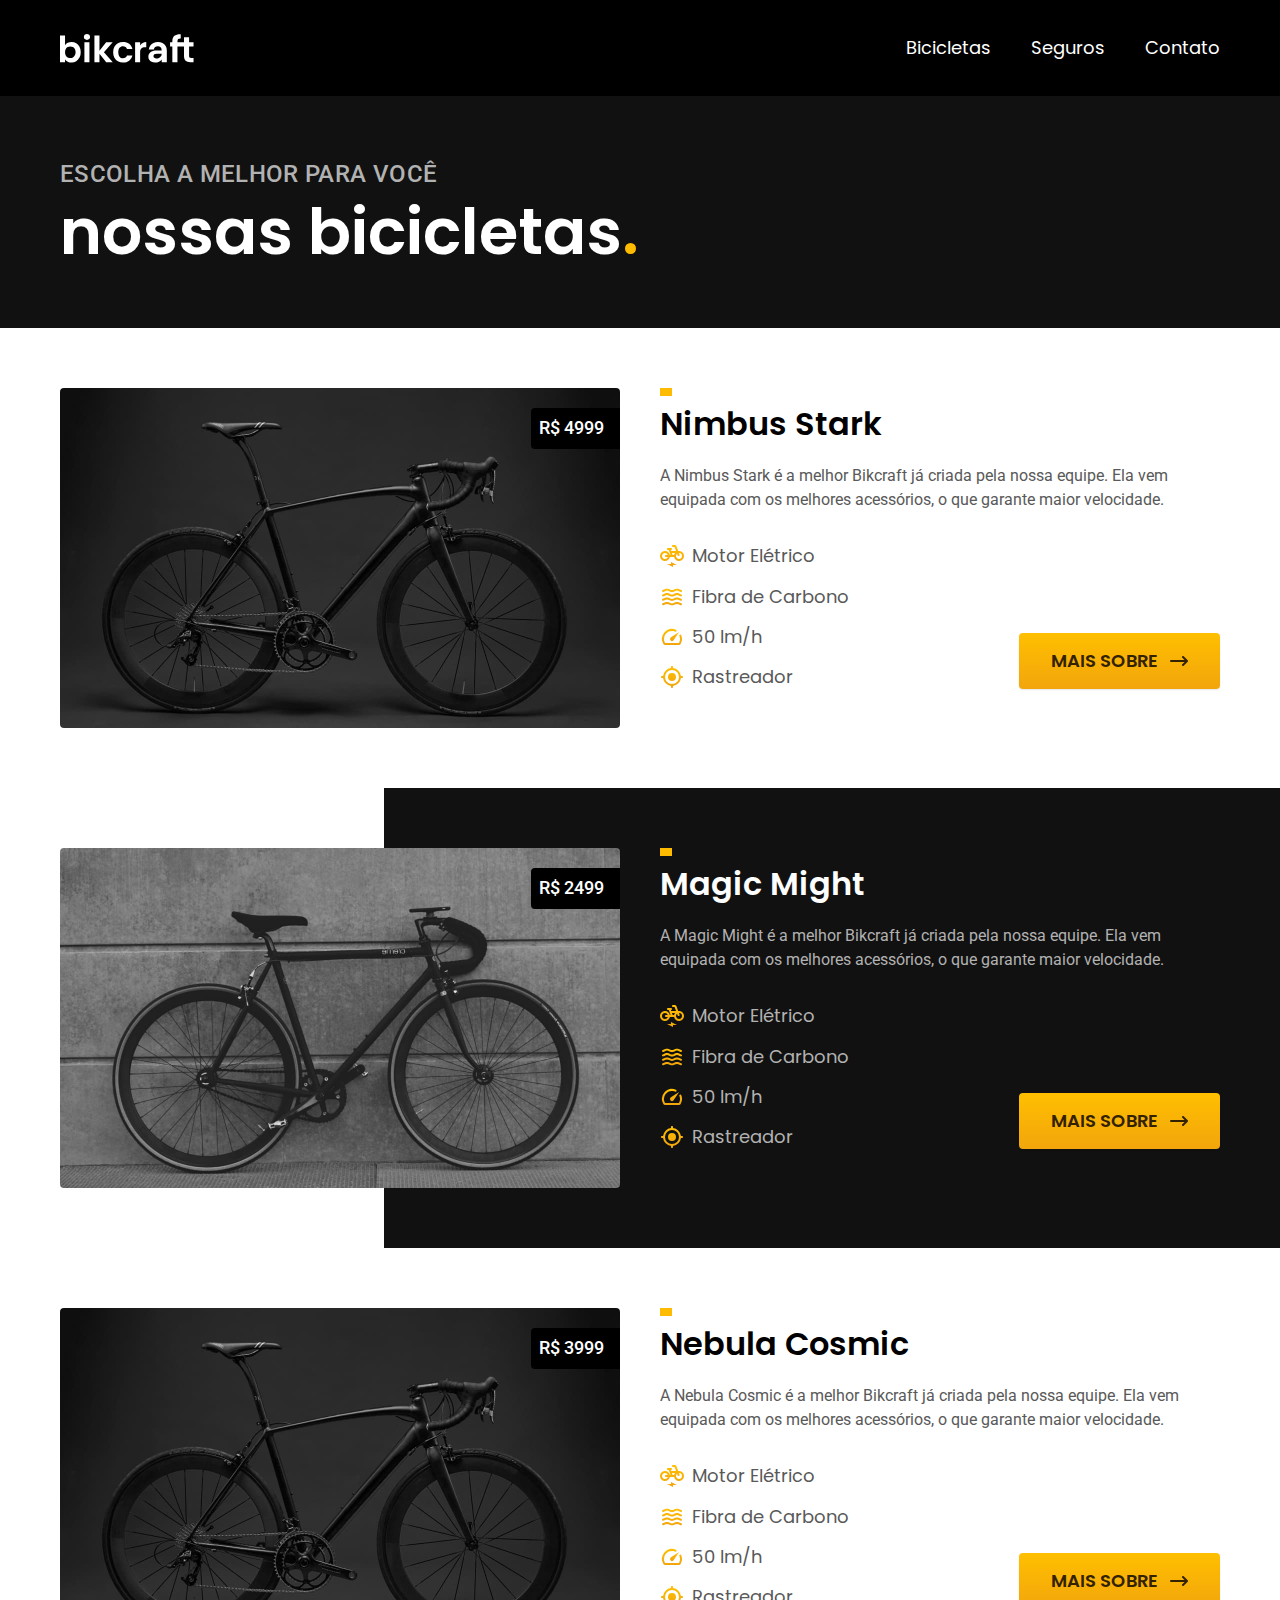
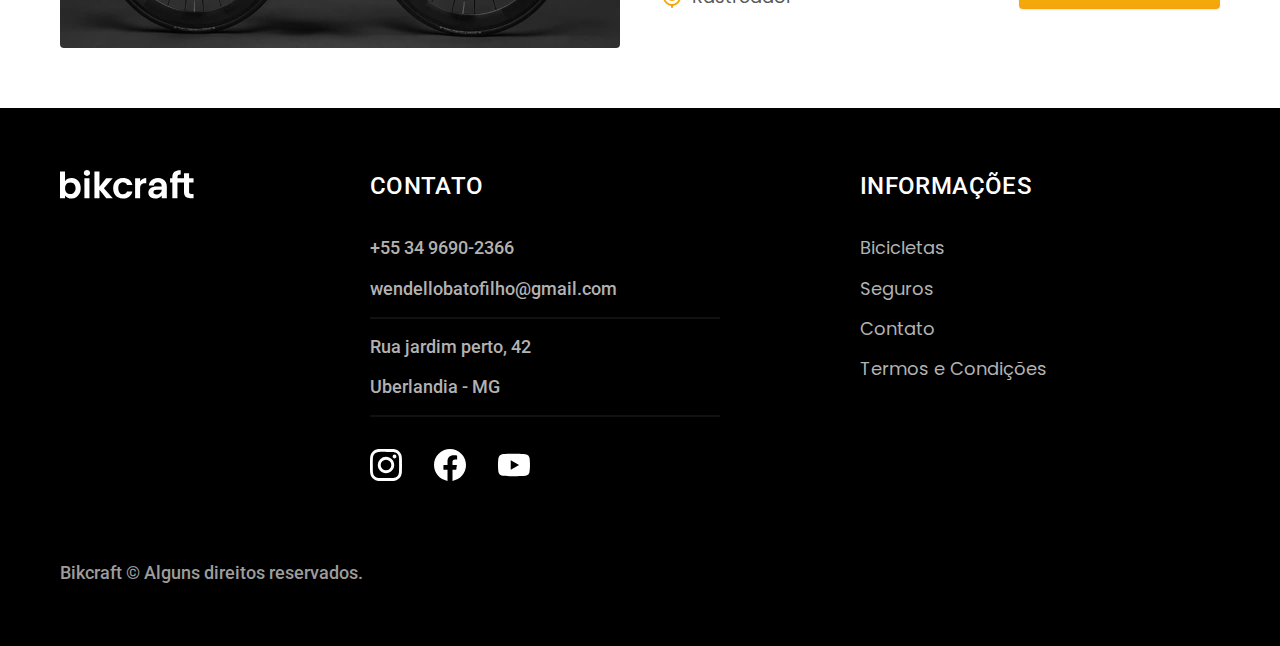
==== bicicletas.html @ 40db5d79 "Telas Bicicletas- Seguros e Termos" ====
<!DOCTYPE html> <!-- Apontar qual é o tipo de documento -->

<html lang="pt-br"> <!-- Apontar qual a linguagem do site -->

<head>
    <meta charset="UTF-8">
    <meta name="viewport" content="width=device-width, initial-scale=1.0">
    <title>Termos e Condições | Bikcraft</title> <!-- Titulo para otimização de buscas do site -->
    <meta name="description" content="Termos e Condições.">
    <!-- descrição para otimização de buscas do site -->
    <link rel="stylesheet" href="./CSS/style.css">
    <link rel="preconnect" href="https://fonts.googleapis.com">
    <link rel="preconnect" href="https://fonts.gstatic.com" crossorigin>
    <link
        href="https://fonts.googleapis.com/css2?family=Merriweather:ital,wght@0,300;0,400;0,700;0,900;1,300;1,400;1,700;1,900&family=Poppins:ital,wght@0,100;0,200;0,300;0,400;0,500;0,600;0,700;0,800;0,900;1,100;1,200;1,300;1,400;1,500;1,600;1,700;1,800;1,900&family=Roboto:ital,wght@0,100;0,300;0,400;0,500;0,700;0,900;1,100;1,300;1,400;1,500;1,700;1,900&display=swap"
        rel="stylesheet">
</head>

<body id="bicicletas">
    <header class="header-bg">
        <div class="header container">
            <a href="./">
                <img src="./img/bikcraft.svg" alt="Bikcraft">
            </a>
            <nav aria-label="primaria">
                <ul class="header-menu cor-0 font-1-m">
                    <li><a href="./bicicletas.html">Bicicletas</a></li>
                    <li><a href="./seguros.html">Seguros</a></li>
                    <li><a href="./contato.html">Contato</a></li>
                </ul>
            </nav>
        </div>
    </header>

    <main>
        <div class="titulo-bg">
            <div class="titulo container">
                <p class="font-2-l-b cor-5">Escolha a melhor para você</p>
                <h1 class="font-1-xxl cor-0">nossas bicicletas<span class="cor-p1">.</span></h1>
            </div>
        </div>

        <div class="bicicletas-bg">
            <div class="bicicletas container">
                <div class="bicicletas-imagem">
                    <img src="./img/bicicletas/nimbus.jpg" alt="Bicicleta Preta">
                    <span class="font-2-m cor-0">R$ 4999</span>
                </div>

                <div class="bicicletas-conteudo">
                    <h2 class="font-1-xl">Nimbus Stark</h2>
                    <p class="font-2-s cor-8">A Nimbus Stark é a melhor Bikcraft já criada pela nossa equipe. Ela vem equipada com os melhores acessórios, o que garante maior velocidade.</p>
                    <ul class="font-1-m cor-8">
                        <li><img src="./img/icones/eletrica.svg" alt="">Motor Elétrico</li>
                        <li><img src="./img/icones/carbono.svg" alt="">Fibra de Carbono</li>
                        <li><img src="./img/icones/velocidade.svg" alt="">50 lm/h</li>
                        <li><img src="./img/icones/rastreador.svg" alt="">Rastreador</li>
                    </ul>
                    <a class="botao seta" href="./bicicletas/nimbus.html">Mais Sobre</a>
                </div>
            </div>

        </div>

        <div class="bicicletas-bg">
            <div class="bicicletas container">
                <div class="bicicletas-imagem">
                    <img src="./img/bicicletas/magic.jpg" alt="Bicicleta Preta">
                    <span class="font-2-m cor-0">R$ 2499</span>
                </div>

                <div class="bicicletas-conteudo">
                    <h2 class="font-1-xl cor-0">Magic Might</h2>
                    <p class="font-2-s cor-5">A Magic Might é a melhor Bikcraft já criada pela nossa equipe. Ela vem equipada com os melhores acessórios, o que garante maior velocidade.</p>
                    <ul class="font-1-m cor-5">
                        <li><img src="./img/icones/eletrica.svg" alt="">Motor Elétrico</li>
                        <li><img src="./img/icones/carbono.svg" alt="">Fibra de Carbono</li>
                        <li><img src="./img/icones/velocidade.svg" alt="">50 lm/h</li>
                        <li><img src="./img/icones/rastreador.svg" alt="">Rastreador</li>
                    </ul>
                    <a class="botao seta" href="./bicicletas/nebula.html">Mais Sobre</a>
                </div>
            </div>

        </div>

        <div class="bicicletas-bg">
            <div class="bicicletas container">
                <div class="bicicletas-imagem">
                    <img src="./img/bicicletas/nimbus.jpg" alt="Bicicleta Preta">
                    <span class="font-2-m cor-0">R$ 3999</span>
                </div>

                <div class="bicicletas-conteudo">
                    <h2 class="font-1-xl">Nebula Cosmic</h2>
                    <p class="font-2-s cor-8">A Nebula Cosmic é a melhor Bikcraft já criada pela nossa equipe. Ela vem equipada com os melhores acessórios, o que garante maior velocidade.</p>
                    <ul class="font-1-m cor-8">
                        <li><img src="./img/icones/eletrica.svg" alt="">Motor Elétrico</li>
                        <li><img src="./img/icones/carbono.svg" alt="">Fibra de Carbono</li>
                        <li><img src="./img/icones/velocidade.svg" alt="">50 lm/h</li>
                        <li><img src="./img/icones/rastreador.svg" alt="">Rastreador</li>
                    </ul>
                    <a class="botao seta" href="./bicicletas/magic.html">Mais Sobre</a>
                </div>
            </div>

        </div>
    </main>

    <footer class="footer-bg">
        <div class="footer container">
            <img src="./img/bikcraft.svg" alt="Bikcraft">
            <div class="footer-contato">
                <h3 class="font-2-l-b cor-0">Contato</h3>
                <ul class="font-2-m cor-5">
                    <li><a href="tel:+55219999999">+55 34 9690-2366</a></li>
                    <li><a href="mailto:wendellobatofilho@gmail.com">wendellobatofilho@gmail.com</a></li>
                    <li>Rua jardim perto, 42</li>
                    <li>Uberlandia - MG</li>
                </ul>
                <div class="footer-redes">
                    <a href="./"><img src="./img/redes/instagram.svg" alt="instagram"></a>
                    <a href="./"><img src="./img/redes/facebook.svg" alt="Facebook"></a>
                    <a href="./"><img src="./img/redes/youtube.svg" alt="Youtube"></a>
                </div>
            </div>
            <div class="footer-informacoes">
                <h3 class="font-2-l-b cor-0">Informações</h3>
                <nav>
                    <ul class="font-1-m cor-5">
                        <li><a href="./bicicletas.html">Bicicletas</a></li>
                        <li><a href="./seguros.html">Seguros</a></li>
                        <li><a href="./contato.html">Contato</a></li>
                        <li><a href="./termos.html">Termos e Condições</a></li>
                    </ul>
                </nav>
            </div>

            <div class="font-2-m cor-6 footer-copy">
                <p>Bikcraft © Alguns direitos reservados.</p>
            </div>
        </div>

    </footer>
</body>

</html>
---- CSS/style.css ----
@import url("./global/global.css");
@import url("./utilidades/tipografia.css");
@import url("./utilidades/cores.css");

/* Header*/
@import url("./global/header.css");

/* Footer */

@import url("./global/footer.css");

/* Utilidades*/
@import url("./utilidades/componentes.css");


/* Home*/
@import url("./home/introducao.css");
@import url("./home/tecnologia.css");
@import url("./home/parceiros.css");
@import url("./home/depoimento.css");

/* Bicicletas*/
@import url("./bicicletas/bicicletas-lista.css");
@import url("./bicicletas/bicicletas.css");

/* Seguros */
@import url("./seguros/seguros.css");
@import url("./seguros/vantagens.css");
@import url("./seguros/perguntas.css");

/* Seguros */
@import url("./termos/termos.css");
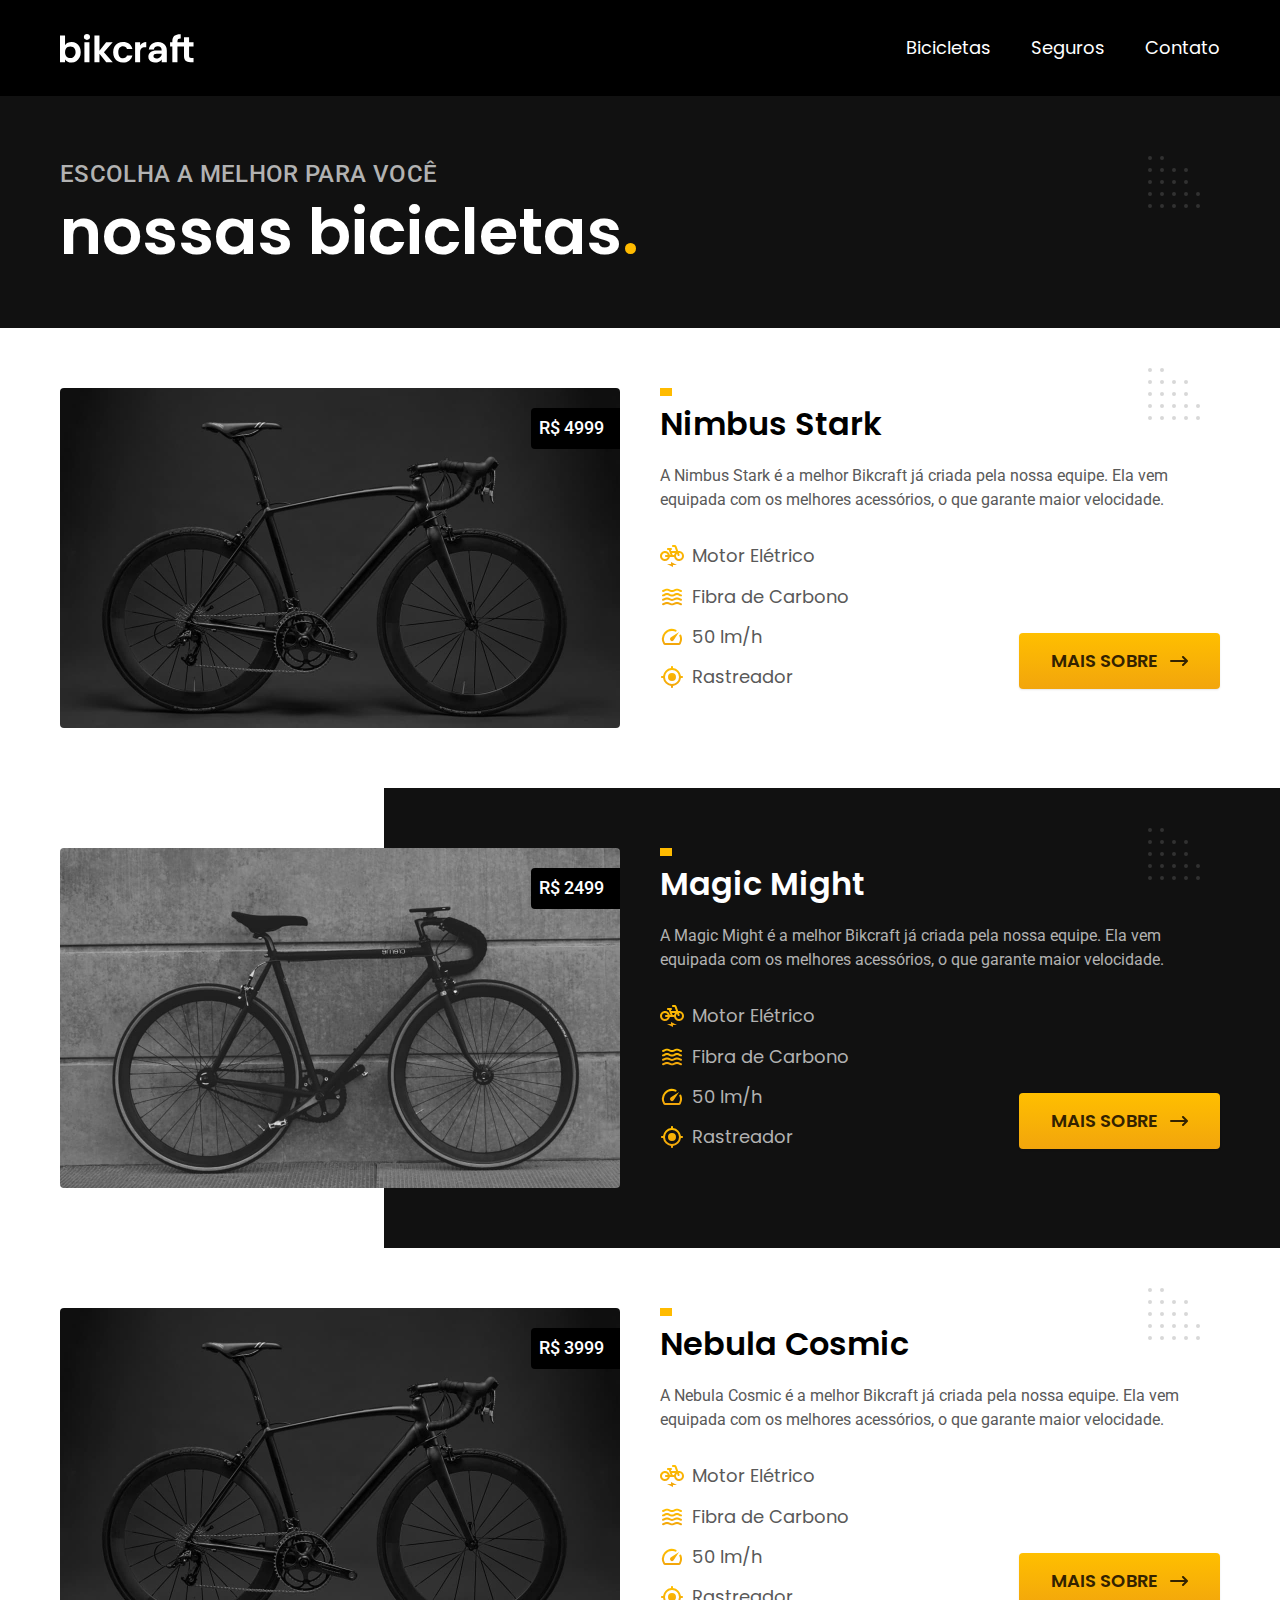
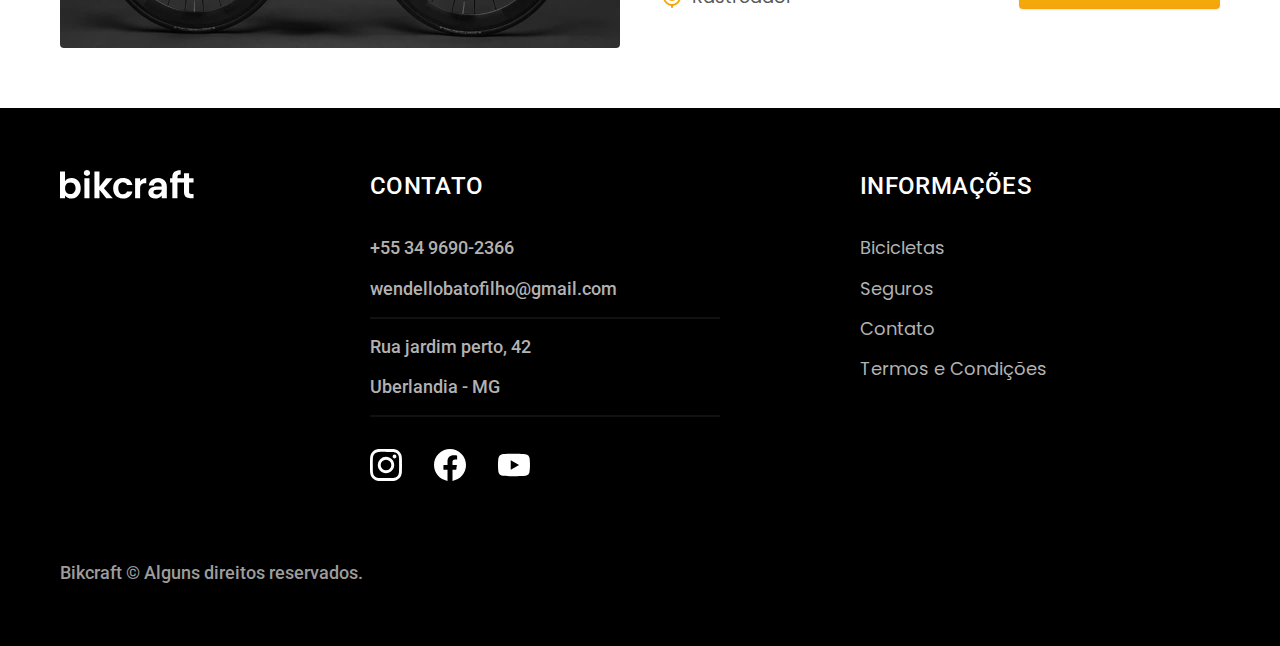
==== commit 0f51a72f: "Finalização das tela Bikcraft" ====
--- a/bicicletas.html
+++ b/bicicletas.html
@@ -8,6 +8,7 @@
     <title>Termos e Condições | Bikcraft</title> <!-- Titulo para otimização de buscas do site -->
     <meta name="description" content="Termos e Condições.">
     <!-- descrição para otimização de buscas do site -->
+    <link rel="preload" href="./CSS/style.css" as="style">
     <link rel="stylesheet" href="./CSS/style.css">
     <link rel="preconnect" href="https://fonts.googleapis.com">
     <link rel="preconnect" href="https://fonts.gstatic.com" crossorigin>
@@ -49,7 +50,8 @@
 
                 <div class="bicicletas-conteudo">
                     <h2 class="font-1-xl">Nimbus Stark</h2>
-                    <p class="font-2-s cor-8">A Nimbus Stark é a melhor Bikcraft já criada pela nossa equipe. Ela vem equipada com os melhores acessórios, o que garante maior velocidade.</p>
+                    <p class="font-2-s cor-8">A Nimbus Stark é a melhor Bikcraft já criada pela nossa equipe. Ela vem
+                        equipada com os melhores acessórios, o que garante maior velocidade.</p>
                     <ul class="font-1-m cor-8">
                         <li><img src="./img/icones/eletrica.svg" alt="">Motor Elétrico</li>
                         <li><img src="./img/icones/carbono.svg" alt="">Fibra de Carbono</li>
@@ -71,7 +73,8 @@
 
                 <div class="bicicletas-conteudo">
                     <h2 class="font-1-xl cor-0">Magic Might</h2>
-                    <p class="font-2-s cor-5">A Magic Might é a melhor Bikcraft já criada pela nossa equipe. Ela vem equipada com os melhores acessórios, o que garante maior velocidade.</p>
+                    <p class="font-2-s cor-5">A Magic Might é a melhor Bikcraft já criada pela nossa equipe. Ela vem
+                        equipada com os melhores acessórios, o que garante maior velocidade.</p>
                     <ul class="font-1-m cor-5">
                         <li><img src="./img/icones/eletrica.svg" alt="">Motor Elétrico</li>
                         <li><img src="./img/icones/carbono.svg" alt="">Fibra de Carbono</li>
@@ -93,7 +96,8 @@
 
                 <div class="bicicletas-conteudo">
                     <h2 class="font-1-xl">Nebula Cosmic</h2>
-                    <p class="font-2-s cor-8">A Nebula Cosmic é a melhor Bikcraft já criada pela nossa equipe. Ela vem equipada com os melhores acessórios, o que garante maior velocidade.</p>
+                    <p class="font-2-s cor-8">A Nebula Cosmic é a melhor Bikcraft já criada pela nossa equipe. Ela vem
+                        equipada com os melhores acessórios, o que garante maior velocidade.</p>
                     <ul class="font-1-m cor-8">
                         <li><img src="./img/icones/eletrica.svg" alt="">Motor Elétrico</li>
                         <li><img src="./img/icones/carbono.svg" alt="">Fibra de Carbono</li>
--- a/CSS/style.css
+++ b/CSS/style.css
@@ -11,6 +11,7 @@
 
 /* Utilidades*/
 @import url("./utilidades/componentes.css");
+@import url("./utilidades/formulario.css");
 
 
 /* Home*/
@@ -23,10 +24,21 @@
 @import url("./bicicletas/bicicletas-lista.css");
 @import url("./bicicletas/bicicletas.css");
 
+/* Bicicleta a parte*/
+@import url("../CSS/bicicleta/bicicleta.css");
+@import url("../CSS/bicicleta/seguro.css");
+
 /* Seguros */
 @import url("./seguros/seguros.css");
 @import url("./seguros/vantagens.css");
 @import url("./seguros/perguntas.css");
 
+/* Contato */
+@import url("./contato/contato.css");
+@import url("./contato/lojas.css");
+
 /* Seguros */
-@import url("./termos/termos.css");+@import url("./termos/termos.css");
+
+/* Orcamento */
+@import url("./orcamento/orcamento.css");--- a/CSS/style.css
+++ b/CSS/style.css
@@ -11,6 +11,7 @@
 
 /* Utilidades*/
 @import url("./utilidades/componentes.css");
+@import url("./utilidades/formulario.css");
 
 
 /* Home*/
@@ -23,10 +24,21 @@
 @import url("./bicicletas/bicicletas-lista.css");
 @import url("./bicicletas/bicicletas.css");
 
+/* Bicicleta a parte*/
+@import url("../CSS/bicicleta/bicicleta.css");
+@import url("../CSS/bicicleta/seguro.css");
+
 /* Seguros */
 @import url("./seguros/seguros.css");
 @import url("./seguros/vantagens.css");
 @import url("./seguros/perguntas.css");
 
+/* Contato */
+@import url("./contato/contato.css");
+@import url("./contato/lojas.css");
+
 /* Seguros */
-@import url("./termos/termos.css");+@import url("./termos/termos.css");
+
+/* Orcamento */
+@import url("./orcamento/orcamento.css");